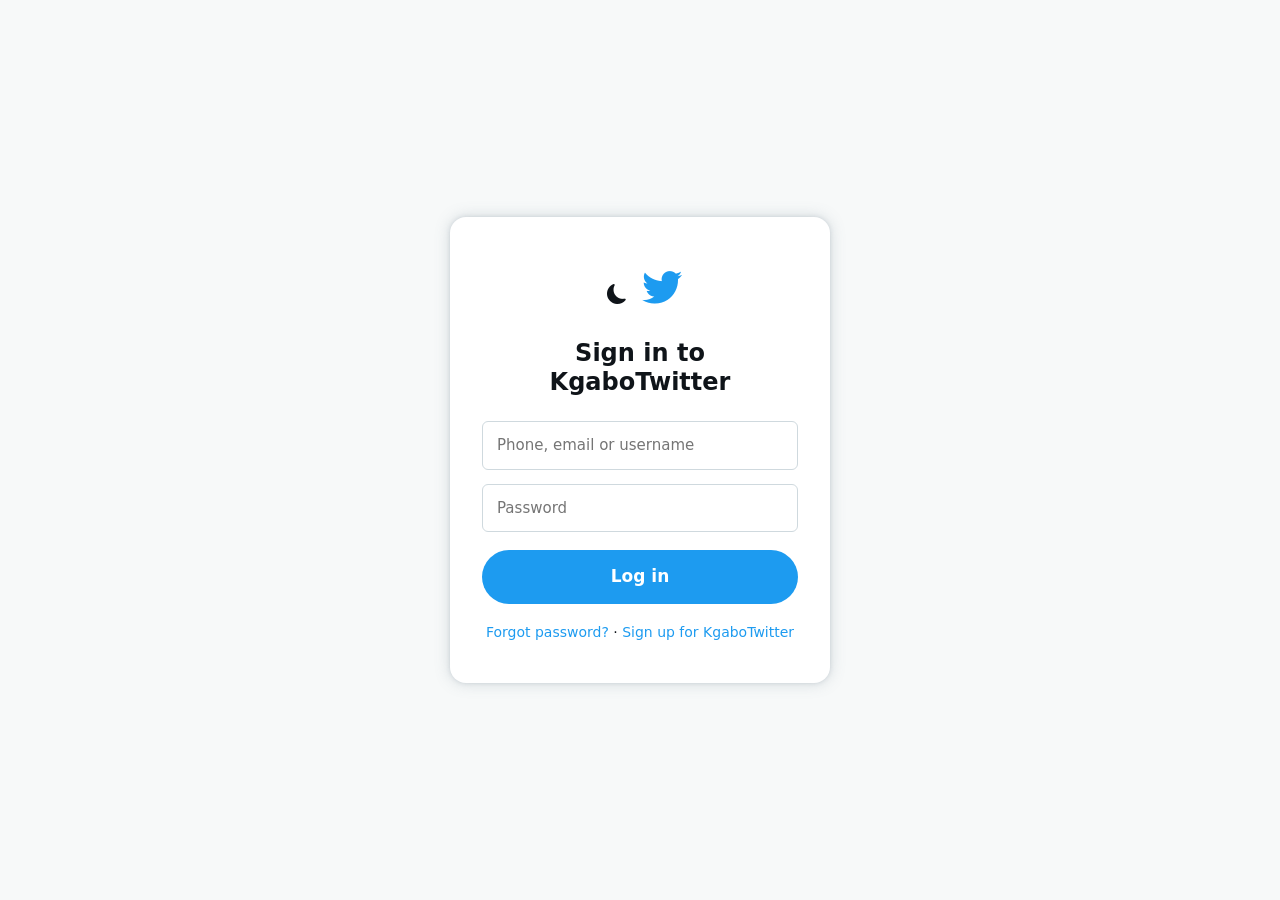
==== index.html @ 073e3012 "Add files via upload" ====
<!DOCTYPE html>
<html lang="en">
<head>
  <meta charset="UTF-8">
  <meta name="viewport" content="width=device-width, initial-scale=1.0">
  <title>Log in /KgaboTwitter</title>

  <link href="https://cdn.jsdelivr.net/npm/bootstrap@5.3.3/dist/css/bootstrap.min.css" rel="stylesheet">
  <link href="https://cdn.jsdelivr.net/npm/bootstrap-icons@1.11.3/font/bootstrap-icons.css" rel="stylesheet">
  <link rel="stylesheet" href="style.css">
</head>
<body>
  <input type="checkbox" id="dark-toggle">
  <div class="login-page">
    <div class="login-card">
      <label for="dark-toggle" class="star-btn dark-mode-btn login-dark-mode" title="Toggle dark mode" aria-label="Toggle dark mode">
        <i class="bi bi-moon-fill"></i>
        <i class="bi bi-sun-fill"></i>
      </label>
      <i class="bi bi-twitter"></i>
      <h1>Sign in to KgaboTwitter</h1>
      <form action="home.html">
        <input type="text" placeholder="Phone, email or username" required>
        <input type="password" placeholder="Password" required>
        <button type="submit" class="tweet-btn">Log in</button>
      </form>

      <div class="login-links">
        <a href="#">Forgot password?</a> &middot;
        <a href="#">Sign up for KgaboTwitter</a>
      </div>
    </div>
  </div>

</body>
</html>
---- style.css ----
:root {
  --bg: #ffffff;
  --bg-soft: #f7f9f9;
  --text: #0f1419;
  --text-muted: #536471;
  --border: #eff3f4;
  --blue: #1d9bf0;
  --blue-dark: #1a8cd8;
  --green: #00ba7c;
  --pink: #f91880;
  --header-bg: rgba(255, 255, 255, 0.9);
  --blue-hover-bg: #e8f5fd;
  --soft-hover: #eef1f2;
  --input-border: #cfd9de;
  --panel-shadow: 0 0 15px rgba(101, 119, 134, 0.25), 0 0 4px rgba(101, 119, 134, 0.2);
  --modal-backdrop: rgba(91, 112, 131, 0.4);
}

* {
  margin: 0;
  padding: 0;
  box-sizing: border-box;
}

body {
  font-family: var(--bs-body-font-family);
  background-color: var(--bg);
  color: var(--text);
}

#dark-toggle {
  display: none;
}

#dark-toggle:checked ~ .page,
#dark-toggle:checked ~ .login-page,
#dark-toggle:checked ~ .modal-overlay,
#dark-toggle:checked ~ .menu-overlay {
  --bg: #15202b;
  --bg-soft: #1e2732;
  --text: #e7e9ea;
  --text-muted: #8b98a5;
  --border: #2f3336;
  --header-bg: rgba(21, 32, 43, 0.9);
  --blue-hover-bg: rgba(29, 155, 240, 0.16);
  --soft-hover: #263340;
  --input-border: #536471;
  --panel-shadow: 0 0 15px rgba(0, 0, 0, 0.45), 0 0 4px rgba(255, 255, 255, 0.08);
  --modal-backdrop: rgba(91, 112, 131, 0.55);
}

.page {
  display: flex;
  justify-content: center;
  height: 100vh;
  overflow: hidden;
  background-color: var(--bg);
  color: var(--text);
  transition: background-color 0.2s, color 0.2s;
}

.login-page {
  min-height: 100vh;
  display: flex;
  align-items: center;
  justify-content: center;
  background-color: var(--bg-soft);
  color: var(--text);
}

.login-card {
  background-color: var(--bg);
  color: var(--text);
  width: 100%;
  max-width: 380px;
  padding: 40px 32px;
  border-radius: 16px;
  box-shadow: var(--panel-shadow);
  text-align: center;
}

.login-card .bi-twitter {
  font-size: 40px;
  color: var(--blue);
}

.login-card h1 {
  font-size: 24px;
  font-weight: 800;
  margin: 16px 0 24px 0;
}

.login-card input {
  width: 100%;
  padding: 12px 14px;
  margin-bottom: 14px;
  border: 1px solid var(--input-border);
  border-radius: 6px;
  font-size: 15px;
  outline: none;
  background-color: var(--bg);
  color: var(--text);
}

.login-card input:focus {
  border-color: var(--blue);
}

.login-card .tweet-btn {
  width: 100%;
  margin-top: 4px;
}

.login-dark-mode {
  margin: 0 auto 10px auto;
}

.login-links {
  margin-top: 18px;
  font-size: 14px;
}

.login-links a {
  color: var(--blue);
  text-decoration: none;
}

.login-links a:hover {
  text-decoration: underline;
}

.avatar {
  width: 48px;
  height: 48px;
  border-radius: 50%;
  flex-shrink: 0;
}

.left-sidebar {
  width: 260px;
  height: 100vh;
  padding: 8px 12px;
  display: flex;
  flex-direction: column;
  justify-content: space-between;
  flex-shrink: 0;
}

.logo {
  display: inline-flex;
  align-items: center;
  justify-content: center;
  width: 52px;
  height: 52px;
  border-radius: 50%;
  font-size: 28px;
  color: var(--blue);
  text-decoration: none;
  transition: background-color 0.2s;
}

.logo:hover {
  background-color: var(--blue-hover-bg);
}

.main-nav {
  display: flex;
  flex-direction: column;
  margin-top: 4px;
}

.nav-item {
  display: flex;
  align-items: center;
  gap: 18px;
  padding: 12px 14px;
  border-radius: 9999px;
  font-size: 20px;
  color: var(--text);
  text-decoration: none;
  width: fit-content;
  transition: background-color 0.2s;
}

.nav-item i {
  font-size: 24px;
}

.nav-item:hover {
  background-color: var(--bg-soft);
}

.nav-item.active {
  font-weight: 700;
}

.tweet-btn {
  display: block;
  background-color: var(--blue);
  color: white;
  border: none;
  border-radius: 9999px;
  font-size: 17px;
  font-weight: 700;
  text-align: center;
  text-decoration: none;
  padding: 14px 0;
  width: 90%;
  margin-top: 16px;
  cursor: pointer;
  transition: background-color 0.2s;
}

.tweet-btn:hover {
  background-color: var(--blue-dark);
}

.tweet-btn.small {
  display: inline-block;
  width: auto;
  padding: 8px 18px;
  font-size: 15px;
  margin-top: 0;
}

.tweet-btn-icon {
  display: none;
}

.profile-action {
  display: flex;
  align-items: center;
  gap: 10px;
  padding: 10px;
  border-radius: 9999px;
  text-decoration: none;
  color: var(--text);
  cursor: pointer;
  transition: background-color 0.2s;
}

.profile-action:hover {
  background-color: var(--bg-soft);
}

.profile-names {
  display: flex;
  flex-direction: column;
  line-height: 1.2;
  flex-grow: 1;
  min-width: 0;
}

.profile-name {
  font-weight: 700;
  font-size: 15px;
}

.profile-handle {
  color: var(--text-muted);
  font-size: 14px;
}

.timeline {
  width: 600px;
  max-width: 100%;
  height: 100vh;
  overflow-y: auto;
  border-left: 1px solid var(--border);
  border-right: 1px solid var(--border);
}

.timeline-header {
  display: flex;
  justify-content: space-between;
  align-items: center;
  padding: 12px 16px;
  position: sticky;
  top: 0;
  background-color: var(--header-bg);
  backdrop-filter: blur(6px);
  border-bottom: 1px solid var(--border);
  z-index: 5;
}

.timeline-header h1 {
  font-size: 20px;
  font-weight: 800;
}

.star-btn {
  display: inline-flex;
  align-items: center;
  justify-content: center;
  background: none;
  border: none;
  font-size: 20px;
  color: var(--text);
  width: 38px;
  height: 38px;
  border-radius: 50%;
  cursor: pointer;
  text-decoration: none;
  transition: background-color 0.2s, color 0.2s, transform 0.2s;
}

.star-btn:hover {
  background-color: var(--blue-hover-bg);
  color: var(--blue);
  transform: rotate(20deg);
}

.dark-mode-btn .bi-sun-fill {
  display: none;
}

#dark-toggle:checked ~ .page .dark-mode-btn .bi-moon-fill {
  display: none;
}

#dark-toggle:checked ~ .login-page .dark-mode-btn .bi-moon-fill {
  display: none;
}

#dark-toggle:checked ~ .page .dark-mode-btn .bi-sun-fill,
#dark-toggle:checked ~ .login-page .dark-mode-btn .bi-sun-fill {
  display: inline-block;
}

.compose {
  display: flex;
  gap: 12px;
  padding: 12px 16px;
  border-bottom: 1px solid var(--border);
}

.compose-right {
  flex-grow: 1;
}

.compose textarea {
  width: 100%;
  border: none;
  outline: none;
  resize: none;
  font-size: 20px;
  font-family: inherit;
  padding: 8px 0;
  background: transparent;
  color: var(--text);
}

.compose-actions {
  display: flex;
  justify-content: space-between;
  align-items: center;
  margin-top: 8px;
}

.compose-icons {
  display: flex;
  gap: 4px;
}

.compose-icons i {
  color: var(--blue);
  font-size: 18px;
  padding: 8px;
  border-radius: 50%;
  cursor: pointer;
  transition: background-color 0.2s;
}

.compose-icons i:hover {
  background-color: var(--blue-hover-bg);
}

.tweet {
  display: flex;
  gap: 12px;
  padding: 12px 16px;
  border-bottom: 1px solid var(--border);
  transition: background-color 0.2s;
}

.tweet:hover {
  background-color: var(--bg-soft);
}

.tweet-body {
  flex-grow: 1;
  min-width: 0;
}

.tweet-top {
  display: flex;
  gap: 6px;
  align-items: baseline;
  flex-wrap: wrap;
}

.tweet-name {
  font-weight: 700;
  font-size: 15px;
}

.tweet-meta {
  color: var(--text-muted);
  font-size: 14px;
}

.tweet-body p {
  font-size: 15px;
  margin-top: 2px;
  overflow-wrap: break-word;
}

.tweet-actions {
  display: flex;
  justify-content: space-between;
  max-width: 420px;
  margin-top: 10px;
}

.action {
  display: flex;
  align-items: center;
  gap: 6px;
  background: none;
  border: none;
  color: var(--text-muted);
  font-size: 13px;
  cursor: pointer;
  text-decoration: none;
  transition: color 0.2s;
}

.action i {
  font-size: 17px;
  padding: 8px;
  border-radius: 50%;
  transition: background-color 0.2s;
}

.action.reply:hover        { color: var(--blue); }
.action.reply:hover i      { background-color: rgba(29, 155, 240, 0.1); }

.action.repost:hover       { color: var(--green); }
.action.repost:hover i     { background-color: rgba(0, 186, 124, 0.1); }

.action.like:hover         { color: var(--pink); }
.action.like:hover i       { background-color: rgba(249, 24, 128, 0.1); }

.action.views:hover        { color: var(--blue); }
.action.views:hover i      { background-color: rgba(29, 155, 240, 0.1); }

.action.bookmark:hover     { color: var(--blue); }
.action.bookmark:hover i   { background-color: rgba(29, 155, 240, 0.1); }

.right-sidebar {
  width: 350px;
  height: 100vh;
  overflow-y: auto;
  padding: 8px 16px 20px 16px;
  flex-shrink: 0;
}

.search-area {
  position: relative;
}

.right-sidebar .search-area {
  position: sticky;
  top: 8px;
  z-index: 6;
}

.search-box {
  display: flex;
  align-items: center;
  background-color: var(--bg-soft);
  border-radius: 9999px;
  padding: 4px 6px 4px 18px;
}

.search-dropdown {
  display: none;
  position: absolute;
  top: calc(100% + 6px);
  left: 0;
  right: 0;
  background-color: var(--bg);
  border-radius: 12px;
  padding: 8px 0 6px 0;
  box-shadow: var(--panel-shadow);
}

.search-area:focus-within .search-dropdown {
  display: block;
}

.search-hint {
  padding: 6px 16px 10px 16px;
  font-size: 14px;
  color: var(--text-muted);
}

.search-recent {
  display: flex;
  align-items: center;
  gap: 12px;
  padding: 10px 16px;
  font-size: 15px;
  color: var(--text);
  text-decoration: none;
  transition: background-color 0.2s;
}

.search-recent:hover {
  background-color: var(--bg-soft);
}

.search-box input {
  border: none;
  outline: none;
  background: transparent;
  flex-grow: 1;
  font-size: 15px;
  color: var(--text);
}

.search-btn {
  background-color: var(--blue);
  color: white;
  border: none;
  border-radius: 50%;
  width: 36px;
  height: 36px;
  cursor: pointer;
  transition: background-color 0.2s;
}

.search-btn:hover {
  background-color: var(--blue-dark);
}

.trends {
  background-color: var(--bg-soft);
  border-radius: 16px;
  margin-top: 16px;
  overflow: hidden;
}

.trends h2 {
  font-size: 19px;
  font-weight: 800;
  padding: 14px 16px 6px 16px;
}

.trend {
  display: flex;
  flex-direction: column;
  padding: 10px 16px;
  cursor: pointer;
  transition: background-color 0.2s;
}

.trend:hover {
  background-color: var(--soft-hover);
}

.trend-meta,
.trend-count {
  font-size: 13px;
  color: var(--text-muted);
}

.trend-name {
  font-size: 15px;
  font-weight: 700;
  margin: 1px 0;
}

.show-more {
  display: block;
  padding: 14px 16px;
  color: var(--blue);
  font-size: 15px;
  text-decoration: none;
}

.show-more:hover {
  background-color: var(--soft-hover);
}

.follow {
  display: flex;
  align-items: center;
  gap: 10px;
  padding: 10px 16px;
  transition: background-color 0.2s;
}

.follow:hover {
  background-color: var(--soft-hover);
}

.follow-btn {
  background-color: var(--text);
  color: var(--bg);
  border: none;
  border-radius: 9999px;
  font-size: 14px;
  font-weight: 700;
  padding: 6px 16px;
  cursor: pointer;
}

.follow-btn:hover {
  opacity: 0.85;
}

.page-footer {
  width: 320px;
  margin-top: 16px;
  padding: 4px;
  font-size: 13px;
  color: var(--text-muted);
}

.page-footer a {
  color: var(--text-muted);
  text-decoration: none;
  margin-right: 10px;
}

.page-footer a:hover {
  text-decoration: underline;
}

.page-footer span {
  display: inline-block;
  margin-top: 6px;
}

.modal-overlay {
  display: none;
  position: fixed;
  inset: 0;
  background-color: var(--modal-backdrop);
  z-index: 20;
  justify-content: center;
  align-items: flex-start;
  padding: 60px 16px 0 16px;
}

.modal-overlay:target {
  display: flex;
}

.tweet-modal {
  background-color: var(--bg);
  color: var(--text);
  border-radius: 16px;
  width: 100%;
  max-width: 560px;
  padding: 14px;
}

.modal-close {
  display: inline-flex;
  align-items: center;
  justify-content: center;
  width: 36px;
  height: 36px;
  border-radius: 50%;
  color: var(--text);
  text-decoration: none;
  font-size: 16px;
  margin-bottom: 6px;
  transition: background-color 0.2s;
}

.modal-close:hover {
  background-color: var(--bg-soft);
}

.tweet-modal .compose {
  border-bottom: none;
  padding-top: 0;
}

.menu-overlay {
  display: none;
  position: fixed;
  inset: 0;
  z-index: 30;
}

.menu-overlay:target {
  display: block;
}

.menu-backdrop {
  position: absolute;
  inset: 0;
}

.menu-panel {
  position: absolute;
  left: max(12px, calc(50vw - 593px));
  width: 300px;
  max-width: 80vw;
  background-color: var(--bg);
  border-radius: 16px;
  padding: 6px 0;
  box-shadow: var(--panel-shadow);
}

.more-panel {
  top: min(420px, calc(100vh - 220px));
}

.account-panel {
  bottom: 90px;
}

.menu-item {
  display: flex;
  align-items: center;
  gap: 12px;
  padding: 12px 16px;
  font-size: 15px;
  font-weight: 700;
  color: var(--text);
  text-decoration: none;
  transition: background-color 0.2s, color 0.2s;
}

.menu-item i {
  font-size: 18px;
}

.menu-item:hover {
  background-color: var(--bg-soft);
}

.menu-item.logout:hover {
  color: #f4212e;
}

.header-left {
  display: flex;
  align-items: center;
  gap: 16px;
}

.header-title .sub {
  display: block;
  font-size: 13px;
  font-weight: 400;
  color: var(--text-muted);
}

.tabs {
  display: flex;
  border-bottom: 1px solid var(--border);
}

.tab {
  flex: 1;
  text-align: center;
  padding: 14px 4px;
  font-size: 15px;
  font-weight: 700;
  color: var(--text-muted);
  text-decoration: none;
  position: relative;
  transition: background-color 0.2s;
}

.tab:hover {
  background-color: var(--bg-soft);
}

.tab.active {
  color: var(--text);
}

.tab.active::after {
  content: "";
  position: absolute;
  bottom: 0;
  left: 50%;
  transform: translateX(-50%);
  width: 56px;
  height: 4px;
  border-radius: 2px;
  background-color: var(--blue);
}

.trend.row {
  border-bottom: 1px solid var(--border);
  padding: 14px 16px;
}

.trend.row:hover {
  background-color: var(--bg-soft);
}

.notif {
  display: flex;
  gap: 12px;
  padding: 14px 16px;
  border-bottom: 1px solid var(--border);
  transition: background-color 0.2s;
}

.notif:hover {
  background-color: var(--bg-soft);
}

.notif > i {
  font-size: 26px;
  width: 36px;
  text-align: right;
  flex-shrink: 0;
}

.notif.like > i   { color: var(--pink); }
.notif.repost > i { color: var(--green); }
.notif.follow > i { color: var(--blue); }

.notif .avatar.small {
  width: 32px;
  height: 32px;
  margin-bottom: 8px;
}

.notif-text {
  font-size: 15px;
}

.notif-snippet {
  color: var(--text-muted);
  font-size: 15px;
  margin-top: 4px;
}

.icon-btns {
  display: flex;
  gap: 4px;
}

.msg-search {
  margin: 8px 16px;
}

.convo {
  display: flex;
  gap: 12px;
  padding: 12px 16px;
  cursor: pointer;
  transition: background-color 0.2s;
}

.convo:hover {
  background-color: var(--bg-soft);
}

.convo-body {
  min-width: 0;
}

.convo-top {
  display: flex;
  gap: 6px;
  align-items: baseline;
  font-size: 15px;
  flex-wrap: wrap;
}

.convo-preview {
  color: var(--text-muted);
  font-size: 15px;
  white-space: nowrap;
  overflow: hidden;
  text-overflow: ellipsis;
}

.banner {
  height: 180px;
  background: linear-gradient(120deg, #1d9bf0, #7856ff 60%, #f91880);
}

.profile-block {
  padding: 12px 16px;
  border-bottom: 1px solid var(--border);
}

.profile-row {
  display: flex;
  justify-content: space-between;
  align-items: flex-start;
}

.profile-avatar {
  width: 120px;
  height: 120px;
  border-radius: 50%;
  border: 4px solid var(--bg);
  margin-top: -76px;
}

.edit-btn {
  border: 1px solid var(--input-border);
  background: none;
  color: var(--text);
  font-weight: 700;
  font-size: 15px;
  padding: 8px 16px;
  border-radius: 9999px;
  text-decoration: none;
  transition: background-color 0.2s;
}

.edit-btn:hover {
  background-color: var(--bg-soft);
}

.profile-block h2 {
  font-size: 20px;
  font-weight: 800;
  margin-top: 8px;
}

.profile-block .handle {
  color: var(--text-muted);
  font-size: 15px;
}

.bio {
  margin-top: 10px;
  font-size: 15px;
}

.profile-meta {
  display: flex;
  gap: 14px;
  margin-top: 10px;
  color: var(--text-muted);
  font-size: 15px;
  flex-wrap: wrap;
}

.profile-stats {
  display: flex;
  gap: 18px;
  margin-top: 10px;
  font-size: 14px;
  color: var(--text-muted);
}

.profile-stats b {
  color: var(--text);
}

.action input {
  display: none;
}

.action .on {
  display: none;
}

.action input:checked ~ .off {
  display: none;
}

.action input:checked ~ .on {
  display: inline-block;
}

.action.repost input:checked ~ *   { color: var(--green); }
.action.like input:checked ~ *     { color: var(--pink); }
.action.views input:checked ~ *    { color: var(--blue); }
.action.bookmark input:checked ~ * { color: var(--blue); }

@keyframes pop {
  0%   { transform: scale(0.4); }
  60%  { transform: scale(1.35); }
  100% { transform: scale(1); }
}

.action input:checked ~ i.on {
  animation: pop 0.3s ease;
}

.media-grid {
  display: grid;
  grid-template-columns: repeat(3, 1fr);
  gap: 4px;
  padding: 4px;
}

.media-grid img {
  width: 100%;
  aspect-ratio: 1 / 1;
  object-fit: cover;
  border-radius: 8px;
}

.settings-row {
  display: flex;
  align-items: center;
  gap: 14px;
  padding: 14px 16px;
  color: var(--text);
  text-decoration: none;
  border-bottom: 1px solid var(--border);
  transition: background-color 0.2s;
}

.settings-row:hover {
  background-color: var(--bg-soft);
}

.settings-row > i:first-child {
  font-size: 20px;
  color: var(--text-muted);
}

.settings-row .bi-chevron-right {
  color: var(--text-muted);
  margin-left: auto;
}

.settings-title {
  font-size: 15px;
  font-weight: 700;
}

.settings-desc {
  font-size: 13px;
  color: var(--text-muted);
  margin-top: 2px;
}

.page-note {
  padding: 12px 16px;
  font-size: 14px;
  color: var(--text-muted);
  border-bottom: 1px solid var(--border);
}

.panel-box {
  border: 1px solid var(--border);
  border-radius: 16px;
  margin: 16px;
  padding: 8px 16px 12px 16px;
}

.panel-box h3 {
  font-size: 14px;
  font-weight: 700;
  color: var(--text-muted);
  margin: 8px 0;
}

.display-choice {
  display: flex;
  align-items: center;
  gap: 10px;
  padding: 8px 0;
  font-size: 15px;
  font-weight: 700;
}

.shortcut-row {
  display: flex;
  justify-content: space-between;
  align-items: center;
  padding: 14px 16px;
  border-bottom: 1px solid var(--border);
  font-size: 15px;
}

kbd {
  background-color: var(--bg-soft);
  border: 1px solid var(--border);
  border-radius: 6px;
  padding: 3px 10px;
  font-size: 13px;
  font-weight: 700;
  color: var(--text);
}

.modal-title {
  font-size: 20px;
  font-weight: 800;
  margin: 0 14px 12px 14px;
}

.reply-quote {
  display: flex;
  gap: 12px;
  padding: 4px 14px 12px 14px;
}

.reply-quote p {
  font-size: 15px;
  margin-top: 2px;
}

.replying-to {
  display: block;
  margin-top: 10px;
  font-size: 14px;
  color: var(--text-muted);
}

.blue {
  color: var(--blue);
}

.form-field {
  display: block;
  width: 100%;
  padding: 12px 14px;
  margin-bottom: 14px;
  border: 1px solid var(--input-border);
  border-radius: 6px;
  font-size: 15px;
  font-family: inherit;
  outline: none;
  background-color: var(--bg);
  color: var(--text);
}

.form-field:focus {
  border-color: var(--blue);
}

.modal-body-pad {
  padding: 0 14px 14px 14px;
}

@media (max-width: 1100px) {
  .right-sidebar {
    display: none;
  }

  .menu-panel {
    left: max(12px, calc(50vw - 418px));
  }
}

@media (max-width: 700px) {
  .left-sidebar {
    width: 72px;
    padding: 8px 6px;
    align-items: center;
  }

  .nav-item span,
  .profile-names,
  .profile-action .bi-three-dots {
    display: none;
  }

  .tweet-btn {
    display: flex;
    align-items: center;
    justify-content: center;
    width: 50px;
    height: 50px;
    padding: 0;
  }

  .tweet-btn-text {
    display: none;
  }

  .tweet-btn-icon {
    display: inline;
    font-size: 20px;
  }

  .timeline {
    width: 100%;
  }

  .menu-panel {
    left: max(12px, calc(50vw - 324px));
  }
}
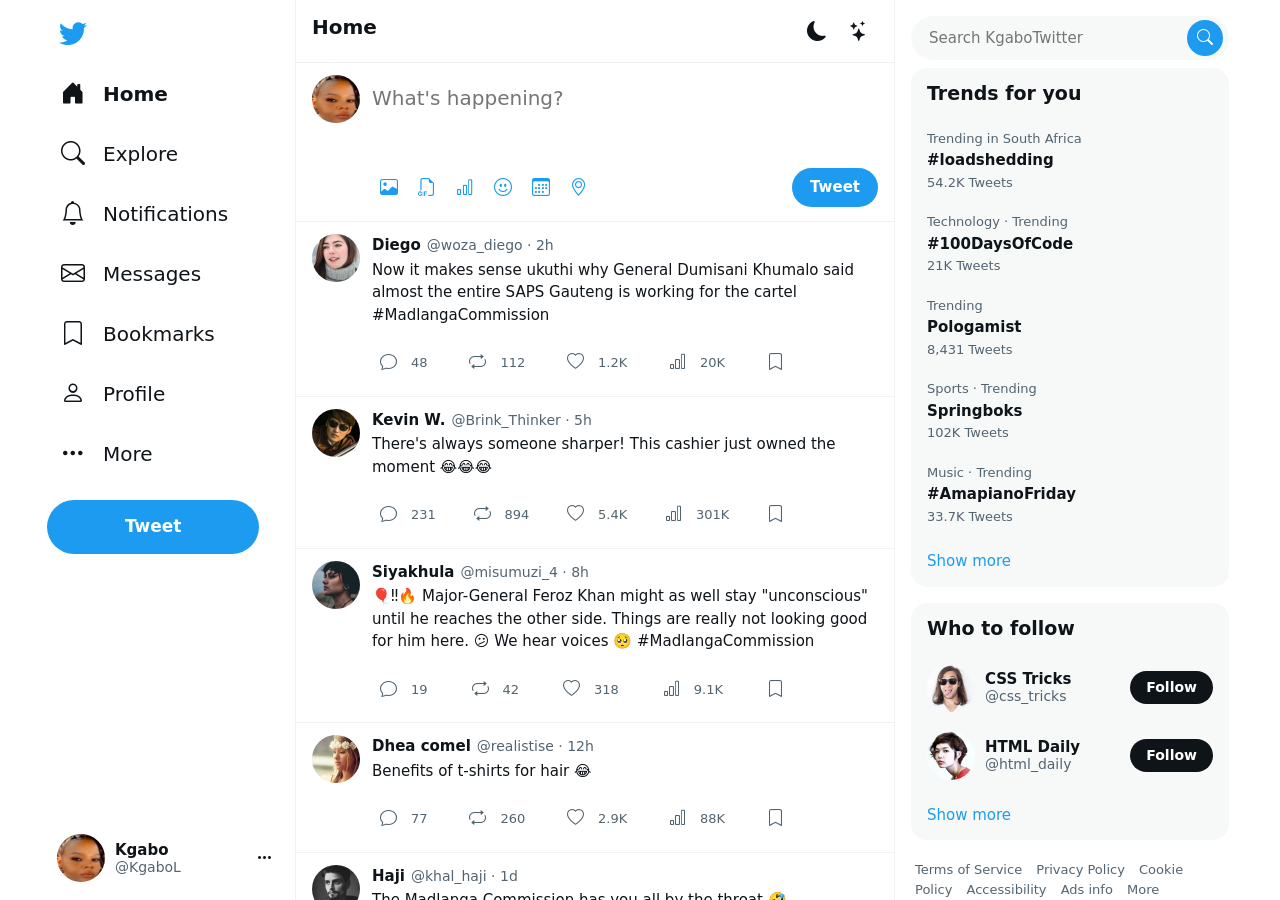
==== commit 260e14d8: "Add files via upload" ====
--- a/index.html
+++ b/index.html
@@ -3,32 +3,319 @@
 <head>
   <meta charset="UTF-8">
   <meta name="viewport" content="width=device-width, initial-scale=1.0">
-  <title>Log in /KgaboTwitter</title>
-
+  <title>Home / KgaboTwitter</title>
   <link href="https://cdn.jsdelivr.net/npm/bootstrap@5.3.3/dist/css/bootstrap.min.css" rel="stylesheet">
   <link href="https://cdn.jsdelivr.net/npm/bootstrap-icons@1.11.3/font/bootstrap-icons.css" rel="stylesheet">
+
   <link rel="stylesheet" href="style.css">
 </head>
 <body>
   <input type="checkbox" id="dark-toggle">
-  <div class="login-page">
-    <div class="login-card">
-      <label for="dark-toggle" class="star-btn dark-mode-btn login-dark-mode" title="Toggle dark mode" aria-label="Toggle dark mode">
-        <i class="bi bi-moon-fill"></i>
-        <i class="bi bi-sun-fill"></i>
-      </label>
-      <i class="bi bi-twitter"></i>
-      <h1>Sign in to KgaboTwitter</h1>
-      <form action="home.html">
-        <input type="text" placeholder="Phone, email or username" required>
-        <input type="password" placeholder="Password" required>
-        <button type="submit" class="tweet-btn">Log in</button>
-      </form>
-
-      <div class="login-links">
-        <a href="#">Forgot password?</a> &middot;
-        <a href="#">Sign up for KgaboTwitter</a>
-      </div>
+
+  <div class="page">
+    <header class="left-sidebar">
+      <div class="sidebar-top">
+        <a href="index.html" class="logo" title="KgaboTwitter">
+          <i class="bi bi-twitter"></i>
+        </a>
+        <nav class="main-nav">
+          <a href="index.html" class="nav-item active">
+            <i class="bi bi-house-door-fill"></i><span>Home</span>
+          </a>
+          <a href="explore.html" class="nav-item">
+            <i class="bi bi-search"></i><span>Explore</span>
+          </a>
+          <a href="notifications.html" class="nav-item">
+            <i class="bi bi-bell"></i><span>Notifications</span>
+          </a>
+          <a href="messages.html" class="nav-item">
+            <i class="bi bi-envelope"></i><span>Messages</span>
+          </a>
+          <a href="bookmarks.html" class="nav-item">
+            <i class="bi bi-bookmark"></i><span>Bookmarks</span>
+          </a>
+          <a href="profile.html" class="nav-item">
+            <i class="bi bi-person"></i><span>Profile</span>
+          </a>
+          <a href="#moreMenu" class="nav-item">
+            <i class="bi bi-three-dots"></i><span>More</span>
+          </a>
+        </nav>
+        <a href="#tweetModal" class="tweet-btn">
+          <span class="tweet-btn-text">Tweet</span>
+          <i class="bi bi-feather tweet-btn-icon"></i>
+        </a>
+      </div>
+      <a href="#accountMenu" class="profile-action" title="Account">
+        <img src="resources/avatar-Kgabo.jpg" alt="my avatar" class="avatar">
+        <div class="profile-names">
+          <span class="profile-name">Kgabo</span>
+          <span class="profile-handle">@KgaboL</span>
+        </div>
+        <i class="bi bi-three-dots"></i>
+      </a>
+    </header>
+    <main class="timeline">
+      <div class="timeline-header">
+        <h1>Home</h1>
+        <div class="icon-btns">
+          <label for="dark-toggle" class="star-btn dark-mode-btn" title="Toggle dark mode" aria-label="Toggle dark mode">
+            <i class="bi bi-moon-fill"></i>
+            <i class="bi bi-sun-fill"></i>
+          </label>
+          <button class="star-btn" title="Top Tweets">
+            <i class="bi bi-stars"></i>
+          </button>
+        </div>
+      </div>
+      <div class="compose">
+        <img src="resources/avatar-Kgabo.jpg" alt="my avatar" class="avatar">
+        <div class="compose-right">
+          <textarea placeholder="What's happening?" rows="2"></textarea>
+          <div class="compose-actions">
+            <div class="compose-icons">
+              <i class="bi bi-image"></i>
+              <i class="bi bi-filetype-gif"></i>
+              <i class="bi bi-bar-chart"></i>
+              <i class="bi bi-emoji-smile"></i>
+              <i class="bi bi-calendar3"></i>
+              <i class="bi bi-geo-alt"></i>
+            </div>
+            <button type="button" class="tweet-btn small">Tweet</button>
+          </div>
+        </div>
+      </div>
+      <article class="tweet">
+        <img src="resources/avatar-diego.jpg" alt="avatar" class="avatar">
+        <div class="tweet-body">
+          <div class="tweet-top">
+            <span class="tweet-name">Diego</span>
+            <span class="tweet-meta">@woza_diego &middot; 2h</span>
+          </div>
+          <p>Now it makes sense ukuthi why General Dumisani Khumalo said almost the entire SAPS Gauteng is working for the cartel #MadlangaCommission</p>
+          <div class="tweet-actions">
+            <a href="#replyModal" class="action reply" title="Reply"><i class="bi bi-chat"></i><span>48</span></a>
+            <label class="action repost" title="Repost"><input type="checkbox"><i class="bi bi-repeat off"></i><i class="bi bi-repeat on"></i><span class="off">112</span><span class="on">113</span></label>
+            <label class="action like" title="Like"><input type="checkbox"><i class="bi bi-heart off"></i><i class="bi bi-heart-fill on"></i><span class="off">1.2K</span><span class="on">1.2K</span></label>
+            <label class="action views" title="Views"><input type="checkbox"><i class="bi bi-bar-chart off"></i><i class="bi bi-bar-chart-fill on"></i><span class="off">20K</span><span class="on">20K</span></label>
+            <label class="action bookmark" title="Bookmark"><input type="checkbox"><i class="bi bi-bookmark off"></i><i class="bi bi-bookmark-fill on"></i></label>
+          </div>
+        </div>
+      </article>
+
+      <article class="tweet">
+        <img src="resources/avatar-kevin.jpg" alt="avatar" class="avatar">
+        <div class="tweet-body">
+          <div class="tweet-top">
+            <span class="tweet-name">Kevin W.</span>
+            <span class="tweet-meta">@Brink_Thinker &middot; 5h</span>
+          </div>
+          <p>There's always someone sharper! This cashier just owned the moment 😂😂😂</p>
+          <div class="tweet-actions">
+            <a href="#replyModal" class="action reply" title="Reply"><i class="bi bi-chat"></i><span>231</span></a>
+            <label class="action repost" title="Repost"><input type="checkbox"><i class="bi bi-repeat off"></i><i class="bi bi-repeat on"></i><span class="off">894</span><span class="on">895</span></label>
+            <label class="action like" title="Like"><input type="checkbox"><i class="bi bi-heart off"></i><i class="bi bi-heart-fill on"></i><span class="off">5.4K</span><span class="on">5.4K</span></label>
+            <label class="action views" title="Views"><input type="checkbox"><i class="bi bi-bar-chart off"></i><i class="bi bi-bar-chart-fill on"></i><span class="off">301K</span><span class="on">301K</span></label>
+            <label class="action bookmark" title="Bookmark"><input type="checkbox"><i class="bi bi-bookmark off"></i><i class="bi bi-bookmark-fill on"></i></label>
+          </div>
+        </div>
+      </article>
+
+      <article class="tweet">
+        <img src="resources/avatar-siyakhula.jpg" alt="avatar" class="avatar">
+        <div class="tweet-body">
+          <div class="tweet-top">
+            <span class="tweet-name">Siyakhula</span>
+            <span class="tweet-meta">@misumuzi_4 &middot; 8h</span>
+          </div>
+          <p>🎈‼️🔥 Major-General Feroz Khan might as well stay "unconscious" until he reaches the other side. Things are really not looking good for him here. 😕
+            We hear voices 🥺
+            #MadlangaCommission</p>
+          <div class="tweet-actions">
+            <a href="#replyModal" class="action reply" title="Reply"><i class="bi bi-chat"></i><span>19</span></a>
+            <label class="action repost" title="Repost"><input type="checkbox"><i class="bi bi-repeat off"></i><i class="bi bi-repeat on"></i><span class="off">42</span><span class="on">43</span></label>
+            <label class="action like" title="Like"><input type="checkbox"><i class="bi bi-heart off"></i><i class="bi bi-heart-fill on"></i><span class="off">318</span><span class="on">319</span></label>
+            <label class="action views" title="Views"><input type="checkbox"><i class="bi bi-bar-chart off"></i><i class="bi bi-bar-chart-fill on"></i><span class="off">9.1K</span><span class="on">9.1K</span></label>
+            <label class="action bookmark" title="Bookmark"><input type="checkbox"><i class="bi bi-bookmark off"></i><i class="bi bi-bookmark-fill on"></i></label>
+          </div>
+        </div>
+      </article>
+
+      <article class="tweet">
+        <img src="resources/avatar-dhea.jpg" alt="avatar" class="avatar">
+        <div class="tweet-body">
+          <div class="tweet-top">
+            <span class="tweet-name">Dhea comel</span>
+            <span class="tweet-meta">@realistise &middot; 12h</span>
+          </div>
+          <p>Benefits of t-shirts for hair 😂</p>
+          <div class="tweet-actions">
+            <a href="#replyModal" class="action reply" title="Reply"><i class="bi bi-chat"></i><span>77</span></a>
+            <label class="action repost" title="Repost"><input type="checkbox"><i class="bi bi-repeat off"></i><i class="bi bi-repeat on"></i><span class="off">260</span><span class="on">261</span></label>
+            <label class="action like" title="Like"><input type="checkbox"><i class="bi bi-heart off"></i><i class="bi bi-heart-fill on"></i><span class="off">2.9K</span><span class="on">2.9K</span></label>
+            <label class="action views" title="Views"><input type="checkbox"><i class="bi bi-bar-chart off"></i><i class="bi bi-bar-chart-fill on"></i><span class="off">88K</span><span class="on">88K</span></label>
+            <label class="action bookmark" title="Bookmark"><input type="checkbox"><i class="bi bi-bookmark off"></i><i class="bi bi-bookmark-fill on"></i></label>
+          </div>
+        </div>
+      </article>
+
+      <article class="tweet">
+        <img src="resources/avatar-haji.jpg" alt="avatar" class="avatar">
+        <div class="tweet-body">
+          <div class="tweet-top">
+            <span class="tweet-name">Haji</span>
+            <span class="tweet-meta">@khal_haji &middot; 1d</span>
+          </div>
+          <p>The Madlanga Commission has you all by the throat 🤣 #MadlangaCommission</p>
+          <div class="tweet-actions">
+            <a href="#replyModal" class="action reply" title="Reply"><i class="bi bi-chat"></i><span>12</span></a>
+            <label class="action repost" title="Repost"><input type="checkbox"><i class="bi bi-repeat off"></i><i class="bi bi-repeat on"></i><span class="off">34</span><span class="on">35</span></label>
+            <label class="action like" title="Like"><input type="checkbox"><i class="bi bi-heart off"></i><i class="bi bi-heart-fill on"></i><span class="off">402</span><span class="on">403</span></label>
+            <label class="action views" title="Views"><input type="checkbox"><i class="bi bi-bar-chart off"></i><i class="bi bi-bar-chart-fill on"></i><span class="off">15K</span><span class="on">15K</span></label>
+            <label class="action bookmark" title="Bookmark"><input type="checkbox"><i class="bi bi-bookmark off"></i><i class="bi bi-bookmark-fill on"></i></label>
+          </div>
+        </div>
+      </article>
+    </main>
+    <aside class="right-sidebar">
+      <div class="search-area">
+        <div class="search-box">
+          <input type="text" placeholder="Search KgaboTwitter">
+          <button type="button" class="search-btn" title="Search">
+            <i class="bi bi-search"></i>
+          </button>
+        </div>
+        <div class="search-dropdown">
+          <p class="search-hint">Try searching for people, hashtags, or keywords</p>
+          <a href="#" class="search-recent"><i class="bi bi-search"></i>#100DaysOfCode</a>
+          <a href="#" class="search-recent"><i class="bi bi-search"></i>flexbox tutorial</a>
+          <a href="#" class="search-recent"><i class="bi bi-person"></i>@zaio_io</a>
+        </div>
+      </div>
+      <section class="trends">
+        <h2>Trends for you</h2>
+        <div class="trend">
+          <span class="trend-meta">Trending in South Africa</span>
+          <span class="trend-name">#loadshedding</span>
+          <span class="trend-count">54.2K Tweets</span>
+        </div>
+        <div class="trend">
+          <span class="trend-meta">Technology &middot; Trending</span>
+          <span class="trend-name">#100DaysOfCode</span>
+          <span class="trend-count">21K Tweets</span>
+        </div>
+        <div class="trend">
+          <span class="trend-meta">Trending</span>
+          <span class="trend-name">Pologamist</span>
+          <span class="trend-count">8,431 Tweets</span>
+        </div>
+        <div class="trend">
+          <span class="trend-meta">Sports &middot; Trending</span>
+          <span class="trend-name">Springboks</span>
+          <span class="trend-count">102K Tweets</span>
+        </div>
+        <div class="trend">
+          <span class="trend-meta">Music &middot; Trending</span>
+          <span class="trend-name">#AmapianoFriday</span>
+          <span class="trend-count">33.7K Tweets</span>
+        </div>
+        <a href="explore.html" class="show-more">Show more</a>
+      </section>
+      <section class="trends">
+        <h2>Who to follow</h2>
+        <div class="follow">
+          <img src="resources/avatar-csstricks.jpg" alt="avatar" class="avatar">
+          <div class="profile-names">
+            <span class="profile-name">CSS Tricks</span>
+            <span class="profile-handle">@css_tricks</span>
+          </div>
+          <button type="button" class="follow-btn">Follow</button>
+        </div>
+        <div class="follow">
+          <img src="resources/avatar-htmldaily.jpg" alt="avatar" class="avatar">
+          <div class="profile-names">
+            <span class="profile-name">HTML Daily</span>
+            <span class="profile-handle">@html_daily</span>
+          </div>
+          <button type="button" class="follow-btn">Follow</button>
+        </div>
+        <a href="#" class="show-more">Show more</a>
+      </section>
+      <footer class="page-footer">
+        <a href="#">Terms of Service</a>
+        <a href="#">Privacy Policy</a>
+        <a href="#">Cookie Policy</a>
+        <a href="#">Accessibility</a>
+        <a href="#">Ads info</a>
+        <a href="#">More</a>
+        <span>&copy; 2026 KgaboTwitter Corp.</span>
+      </footer>
+    </aside>
+
+  </div>
+  <div class="modal-overlay" id="tweetModal">
+    <div class="tweet-modal">
+      <a href="#" class="modal-close" title="Close"><i class="bi bi-x-lg"></i></a>
+      <div class="compose">
+        <img src="resources/avatar-Kgabo.jpg" alt="my avatar" class="avatar">
+        <div class="compose-right">
+          <textarea placeholder="What's happening?" rows="4"></textarea>
+          <div class="compose-actions">
+            <div class="compose-icons">
+              <i class="bi bi-image"></i>
+              <i class="bi bi-filetype-gif"></i>
+              <i class="bi bi-bar-chart"></i>
+              <i class="bi bi-emoji-smile"></i>
+            </div>
+            <a href="#" class="tweet-btn small">Tweet</a>
+          </div>
+        </div>
+      </div>
+    </div>
+  </div>
+  <div class="modal-overlay" id="replyModal">
+    <div class="tweet-modal">
+      <a href="#" class="modal-close" title="Close"><i class="bi bi-x-lg"></i></a>
+      <div class="reply-quote">
+        <img src="resources/avatar-naledi.jpg" alt="avatar" class="avatar">
+        <div>
+          <div class="tweet-top">
+            <span class="tweet-name">Naledi M</span>
+            <span class="tweet-meta">@naledi_dev &middot; 2h</span>
+          </div>
+          <p>day 3 of my html course and I just centered a div on the FIRST try. please hold your applause 👏</p>
+          <span class="replying-to">Replying to <span class="blue">@naledi_dev</span></span>
+        </div>
+      </div>
+      <div class="compose">
+        <img src="resources/avatar-Kgabo.jpg" alt="my avatar" class="avatar">
+        <div class="compose-right">
+          <textarea placeholder="Tweet your reply" rows="3"></textarea>
+          <div class="compose-actions">
+            <div class="compose-icons">
+              <i class="bi bi-image"></i>
+              <i class="bi bi-emoji-smile"></i>
+            </div>
+            <a href="#" class="tweet-btn small">Reply</a>
+          </div>
+        </div>
+      </div>
+    </div>
+  </div>
+  <div class="menu-overlay" id="moreMenu">
+    <a href="#" class="menu-backdrop" aria-label="Close menu"></a>
+    <div class="menu-panel more-panel">
+      <a href="settings.html" class="menu-item"><i class="bi bi-gear"></i>Settings and privacy</a>
+      <a href="help.html" class="menu-item"><i class="bi bi-question-circle"></i>Help Center</a>
+      <a href="display.html" class="menu-item"><i class="bi bi-brush"></i>Display</a>
+      <a href="shortcuts.html" class="menu-item"><i class="bi bi-keyboard"></i>Keyboard shortcuts</a>
+    </div>
+  </div>
+  <div class="menu-overlay" id="accountMenu">
+    <a href="#" class="menu-backdrop" aria-label="Close menu"></a>
+    <div class="menu-panel account-panel">
+      <a href="profile.html" class="menu-item"><i class="bi bi-person-gear"></i>Edit profile</a>
+      <a href="login.html" class="menu-item logout"><i class="bi bi-box-arrow-right"></i>Log out @KgaboL</a>
     </div>
   </div>
 
